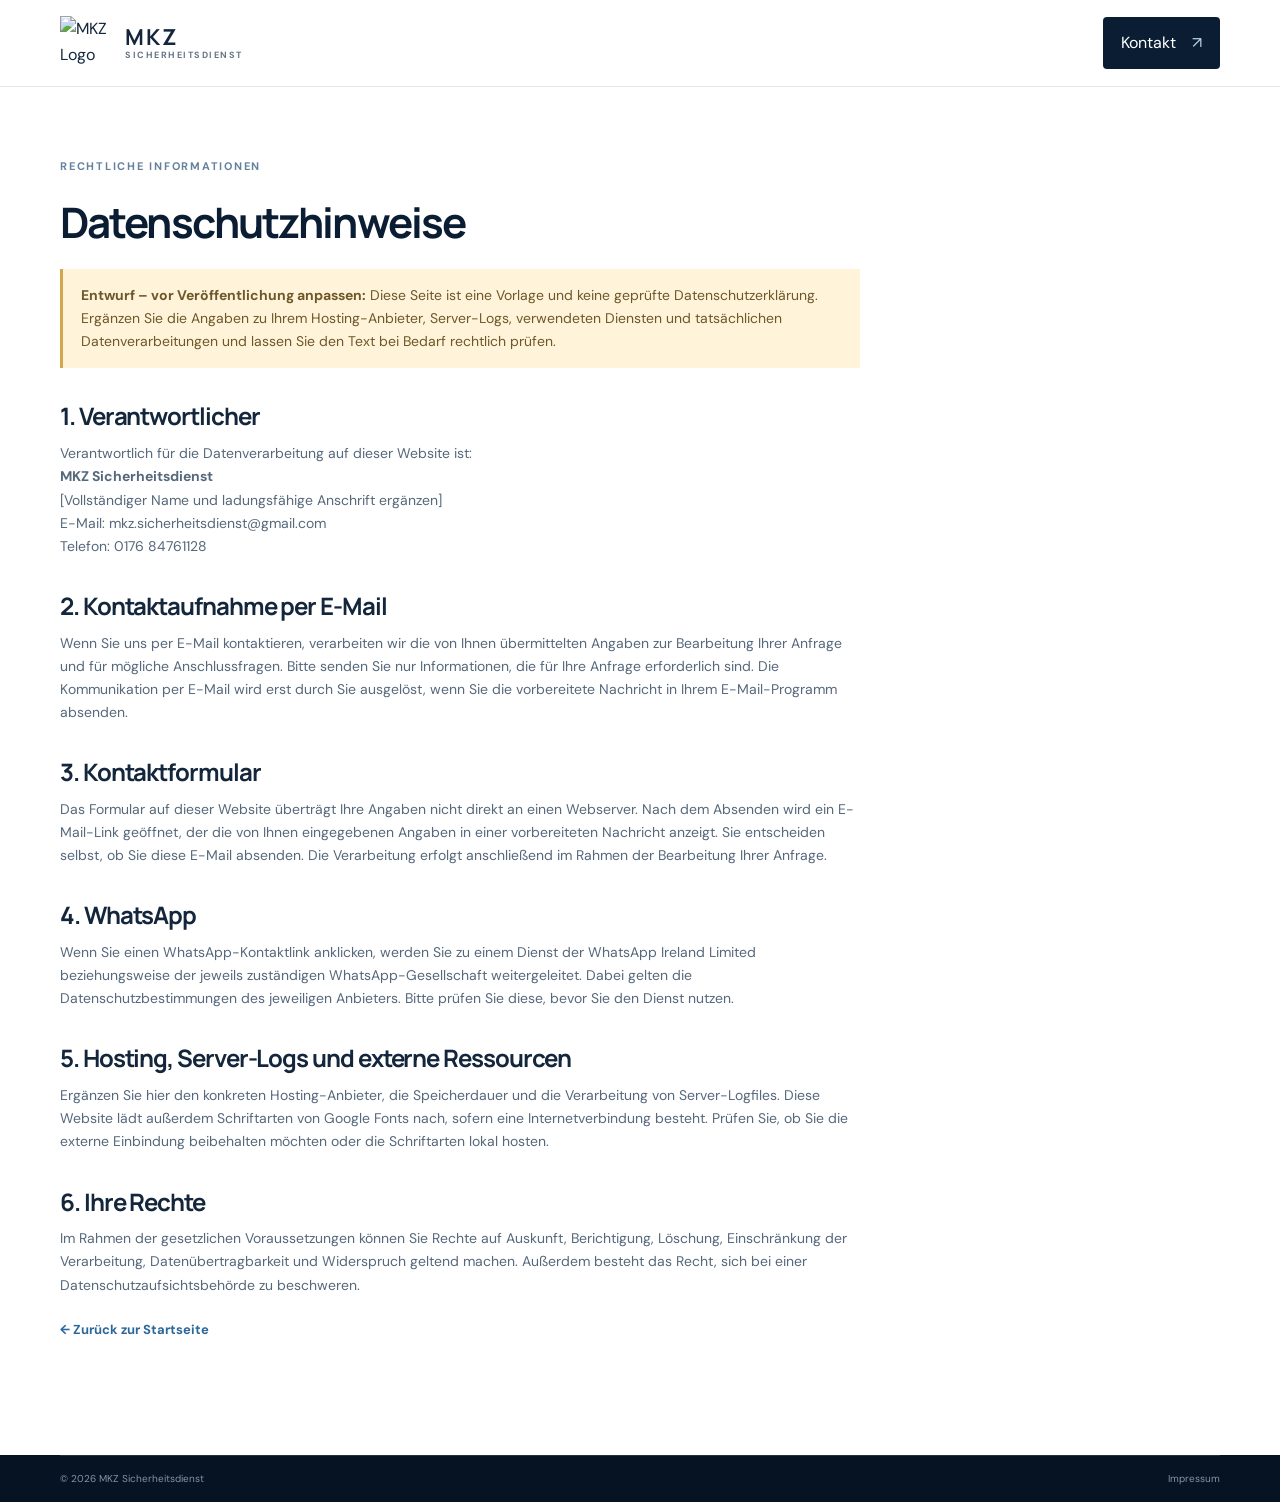
==== datenschutz.html @ f12cfc49 "Add files via upload" ====
<!doctype html><html lang="de"><head><meta charset="utf-8"><meta name="viewport" content="width=device-width,initial-scale=1"><meta name="theme-color" content="#0b1d33"><title>Datenschutz | MKZ Sicherheitsdienst</title><link rel="stylesheet" href="styles.css"></head><body><header class="site-header"><div class="container nav-wrap"><a class="brand" href="index.html"><img src="assets/mkz-logo.jpg" alt="MKZ Logo"><span class="brand-copy"><strong>MKZ</strong><small>SICHERHEITSDIENST</small></span></a><a class="nav-cta" href="index.html#kontakt">Kontakt <span>↗</span></a></div></header><main class="legal-page"><div class="container"><div class="section-kicker">RECHTLICHE INFORMATIONEN</div><h1>Datenschutzhinweise</h1><p class="legal-warning"><strong>Entwurf – vor Veröffentlichung anpassen:</strong> Diese Seite ist eine Vorlage und keine geprüfte Datenschutzerklärung. Ergänzen Sie die Angaben zu Ihrem Hosting-Anbieter, Server-Logs, verwendeten Diensten und tatsächlichen Datenverarbeitungen und lassen Sie den Text bei Bedarf rechtlich prüfen.</p><h2>1. Verantwortlicher</h2><p>Verantwortlich für die Datenverarbeitung auf dieser Website ist:<br><strong>MKZ Sicherheitsdienst</strong><br>[Vollständiger Name und ladungsfähige Anschrift ergänzen]<br>E-Mail: <a href="mailto:mkz.sicherheitsdienst@gmail.com">mkz.sicherheitsdienst@gmail.com</a><br>Telefon: <a href="tel:+4917684761128">0176 84761128</a></p><h2>2. Kontaktaufnahme per E-Mail</h2><p>Wenn Sie uns per E-Mail kontaktieren, verarbeiten wir die von Ihnen übermittelten Angaben zur Bearbeitung Ihrer Anfrage und für mögliche Anschlussfragen. Bitte senden Sie nur Informationen, die für Ihre Anfrage erforderlich sind. Die Kommunikation per E-Mail wird erst durch Sie ausgelöst, wenn Sie die vorbereitete Nachricht in Ihrem E-Mail-Programm absenden.</p><h2>3. Kontaktformular</h2><p>Das Formular auf dieser Website überträgt Ihre Angaben nicht direkt an einen Webserver. Nach dem Absenden wird ein E-Mail-Link geöffnet, der die von Ihnen eingegebenen Angaben in einer vorbereiteten Nachricht anzeigt. Sie entscheiden selbst, ob Sie diese E-Mail absenden. Die Verarbeitung erfolgt anschließend im Rahmen der Bearbeitung Ihrer Anfrage.</p><h2>4. WhatsApp</h2><p>Wenn Sie einen WhatsApp-Kontaktlink anklicken, werden Sie zu einem Dienst der WhatsApp Ireland Limited beziehungsweise der jeweils zuständigen WhatsApp-Gesellschaft weitergeleitet. Dabei gelten die Datenschutzbestimmungen des jeweiligen Anbieters. Bitte prüfen Sie diese, bevor Sie den Dienst nutzen.</p><h2>5. Hosting, Server-Logs und externe Ressourcen</h2><p>Ergänzen Sie hier den konkreten Hosting-Anbieter, die Speicherdauer und die Verarbeitung von Server-Logfiles. Diese Website lädt außerdem Schriftarten von Google Fonts nach, sofern eine Internetverbindung besteht. Prüfen Sie, ob Sie die externe Einbindung beibehalten möchten oder die Schriftarten lokal hosten.</p><h2>6. Ihre Rechte</h2><p>Im Rahmen der gesetzlichen Voraussetzungen können Sie Rechte auf Auskunft, Berichtigung, Löschung, Einschränkung der Verarbeitung, Datenübertragbarkeit und Widerspruch geltend machen. Außerdem besteht das Recht, sich bei einer Datenschutzaufsichtsbehörde zu beschweren.</p><p><a class="text-link" href="index.html">← Zurück zur Startseite</a></p></div></main><footer class="site-footer"><div class="container footer-bottom"><span>© <span id="year"></span> MKZ Sicherheitsdienst</span><a href="impressum.html">Impressum</a></div></footer><script src="script.js"></script></body></html>
---- styles.css ----
@import url('https://fonts.googleapis.com/css2?family=DM+Sans:wght@400;500;600;700&family=Manrope:wght@400;500;600;700;800&display=swap');
:root{--navy:#0b1d33;--navy2:#102943;--blue:#2b6ca3;--sky:#e9f1f8;--ink:#13263b;--muted:#647386;--white:#fff;--line:#dce4ec;--gold:#c5a76a;--shadow:0 24px 70px rgba(9,29,51,.12)}
*{box-sizing:border-box}html{scroll-behavior:smooth;scroll-padding-top:90px}body{margin:0;font-family:'DM Sans',Arial,sans-serif;color:var(--ink);background:#fff;line-height:1.65}a{color:inherit;text-decoration:none}button,input,textarea,select{font:inherit}.container{width:min(1160px,calc(100% - 48px));margin-inline:auto}.topline{background:#061323;color:#c6d3e0;font-size:12px;letter-spacing:.035em}.top-inner{display:flex;justify-content:space-between;align-items:center;min-height:36px}.top-inner a{color:white;font-weight:700}.site-header{position:sticky;top:0;z-index:20;background:rgba(255,255,255,.96);backdrop-filter:blur(16px);border-bottom:1px solid rgba(220,228,236,.8)}.nav-wrap{height:86px;display:flex;align-items:center;justify-content:space-between}.brand{display:flex;align-items:center;gap:11px}.brand img{width:54px;height:54px;object-fit:contain}.brand-copy{display:flex;flex-direction:column;line-height:1.15}.brand-copy strong{font-family:Manrope,sans-serif;font-size:22px;letter-spacing:.09em}.brand-copy small{font-size:9px;letter-spacing:.17em;font-weight:700;color:#667487}.nav-links{display:flex;align-items:center;gap:31px;font-size:13px;font-weight:700}.nav-links>a:not(.nav-cta){color:#45576b}.nav-links>a:not(.nav-cta):hover,.footer-links a:hover{color:var(--blue)}.nav-cta{background:var(--navy);color:#fff;padding:13px 18px;border-radius:4px}.nav-cta span{margin-left:12px;color:#b9d5ef}.menu-toggle{display:none;border:0;background:none;color:var(--navy);font-size:25px}.hero{background:var(--navy);color:white;position:relative;overflow:hidden}.hero-grid{position:absolute;inset:0;background-image:linear-gradient(rgba(255,255,255,.035) 1px,transparent 1px),linear-gradient(90deg,rgba(255,255,255,.035) 1px,transparent 1px);background-size:54px 54px;mask-image:linear-gradient(90deg,transparent,#000 45%,#000)}.hero:after{content:"";position:absolute;width:670px;height:670px;right:-180px;top:-250px;border-radius:50%;background:radial-gradient(circle,rgba(55,113,161,.26),transparent 68%);pointer-events:none}.hero-content{position:relative;z-index:1;display:grid;grid-template-columns:1.03fr .97fr;align-items:center;gap:48px;padding-top:82px;padding-bottom:90px;min-height:570px}.eyebrow,.section-kicker{font-size:11px;letter-spacing:.16em;font-weight:700}.eyebrow{display:flex;align-items:center;gap:10px;color:#b9d1e7}.eyebrow-dot,.live-dot{width:7px;height:7px;border-radius:50%;background:#77b8eb;display:inline-block;box-shadow:0 0 0 4px rgba(119,184,235,.13)}h1,h2,h3,p{margin-top:0}h1,h2{font-family:Manrope,sans-serif;letter-spacing:-.045em;line-height:1.12}h1{font-size:clamp(46px,5.3vw,72px);font-weight:700;margin:24px 0 23px}h1 em,h2 em{font-style:normal;color:#8fbbe2}.hero-lead{max-width:515px;color:#c6d3e0;font-size:17px;line-height:1.8}.hero-actions{display:flex;gap:13px;flex-wrap:wrap;margin-top:32px}.button{display:inline-flex;align-items:center;justify-content:center;gap:22px;border:0;border-radius:4px;padding:15px 19px;font-size:13px;font-weight:700;cursor:pointer;transition:transform .2s,background .2s}.button:hover{transform:translateY(-2px)}.button-primary{background:#8fbbe2;color:#0b1d33}.button-primary:hover{background:#a9cdec}.button-ghost{border:1px solid rgba(255,255,255,.25);color:white}.button-ghost:hover{background:rgba(255,255,255,.08)}.button span{font-size:18px;line-height:1}.trust-row{display:flex;align-items:center;gap:11px;margin-top:32px;font-size:12px;color:#b7c7d7}.trust-icon{width:22px;height:22px;border-radius:50%;border:1px solid #6385a5;color:#a6c8e8;display:grid;place-items:center;font-size:12px}.hero-visual{height:400px;position:relative;display:grid;place-items:center}.visual-orbit{position:absolute;border:1px solid rgba(143,187,226,.16);border-radius:50%;width:370px;height:370px}.orbit-two{width:470px;height:470px;border-style:dashed;border-color:rgba(143,187,226,.1)}.shield-card{width:300px;height:300px;position:relative;display:flex;align-items:center;justify-content:center;flex-direction:column;background:linear-gradient(145deg,#fff,#e9eff5);border:1px solid rgba(255,255,255,.6);box-shadow:0 28px 80px rgba(0,0,0,.3);transform:rotate(-3deg);border-radius:4px}.shield-card img{width:94%;height:245px;object-fit:contain;mix-blend-mode:multiply}.shield-caption{position:absolute;bottom:17px;color:#5a6b7d;font-size:8px;letter-spacing:.13em;font-weight:700;display:flex;align-items:center;gap:8px}.shield-caption .live-dot{width:5px;height:5px;background:#2b6ca3;box-shadow:none}.floating-tag{position:absolute;background:#fff;color:var(--navy);display:flex;align-items:center;gap:11px;padding:13px 16px;box-shadow:0 14px 38px rgba(0,0,0,.18);border-radius:4px;min-width:205px}.tag-top{top:42px;right:-4px}.tag-bottom{bottom:35px;left:-3px}.tag-symbol{width:35px;height:35px;background:#eaf2f9;color:#2b6ca3;display:grid;place-items:center;font-size:22px}.tag-check{font-size:16px}.floating-tag strong,.floating-tag small{display:block}.floating-tag strong{font-size:11px}.floating-tag small{font-size:10px;color:#77879a;margin-top:2px}.hero-bottom{position:relative;z-index:1;border-top:1px solid rgba(255,255,255,.13)}.bottom-inner{display:flex;align-items:center;justify-content:space-between;gap:15px;min-height:55px;color:#9eb2c6;font-size:9px;letter-spacing:.16em;font-weight:700}.bottom-inner i{width:4px;height:4px;background:#6385a5;border-radius:50%}.section-pad{padding:105px 0}.section-kicker{color:#64819d;margin-bottom:22px}h2{font-size:clamp(35px,4vw,49px);margin-bottom:0}h2 em{color:#4d7eaa}.intro-grid{display:grid;grid-template-columns:.9fr 1.1fr;gap:100px}.intro-copy{max-width:590px}.large-copy{font-family:Manrope,sans-serif;font-size:22px;line-height:1.55;font-weight:600;color:#19344f;margin-bottom:17px}.intro-copy p:not(.large-copy){font-size:14px;color:var(--muted);line-height:1.9}.text-link{display:inline-flex;align-items:center;gap:18px;color:#2c6799;font-weight:700;font-size:13px;margin-top:8px}.text-link span{font-size:20px}.services{background:#f4f7fa}.section-heading{display:flex;justify-content:space-between;align-items:end;gap:45px;margin-bottom:42px}.section-heading>p{max-width:370px;color:var(--muted);font-size:14px;line-height:1.85;margin-bottom:4px}.service-grid{display:grid;grid-template-columns:repeat(4,1fr);gap:15px}.service-card{position:relative;background:#fff;border:1px solid #e3e9ef;min-height:255px;padding:24px 22px 50px;transition:transform .2s,box-shadow .2s}.service-card:hover{transform:translateY(-4px);box-shadow:var(--shadow)}.service-number{position:absolute;right:20px;top:19px;color:#9cabb9;font-size:10px;letter-spacing:.1em}.service-icon{display:grid;place-items:center;width:45px;height:45px;background:#eaf2f9;color:#2d6797;font-size:24px;margin-bottom:23px}.service-card h3{font-family:Manrope,sans-serif;font-size:16px;letter-spacing:-.02em;margin-bottom:10px}.service-card p{font-size:12px;line-height:1.8;color:var(--muted);margin-bottom:0}.service-card>a:not(.button){position:absolute;bottom:18px;right:21px;font-size:19px;color:#2d6797}.service-card-wide{grid-column:span 2;min-height:220px}.service-card-wide p{max-width:390px}.service-callout{grid-column:span 2;background:var(--navy);color:white;min-height:220px;padding:23px 26px}.callout-mark{font-family:Manrope,sans-serif;font-weight:800;letter-spacing:.12em;font-size:13px;color:#8fbbe2;margin-bottom:10px}.callout-mark span{color:#6e8194}.service-callout h3{font-size:18px;margin-bottom:6px}.service-callout p{color:#b8c7d6;max-width:390px;margin-bottom:16px}.button-light{background:#fff;color:var(--navy);padding:10px 13px;font-size:11px}.button-light span{font-size:15px}.strengths-grid{display:grid;grid-template-columns:.8fr 1.2fr;gap:100px}.strengths-title>p{font-size:14px;line-height:1.9;color:var(--muted);max-width:360px;margin-top:26px}.strength-list{border-top:1px solid var(--line)}.strength-item{display:grid;grid-template-columns:38px 1fr 20px;gap:15px;align-items:start;padding:21px 0;border-bottom:1px solid var(--line)}.strength-item>span{font-size:10px;color:#7891a9;padding-top:4px}.strength-item h3{font-size:15px;font-family:Manrope,sans-serif;margin-bottom:5px}.strength-item p{font-size:12px;color:var(--muted);margin-bottom:0;line-height:1.7}.strength-item>b{font-weight:400;color:#5786b0;font-size:17px}.contact{background:var(--navy);color:#fff;position:relative;overflow:hidden}.contact:before{content:"";position:absolute;width:620px;height:620px;border:1px solid rgba(143,187,226,.08);border-radius:50%;left:-350px;bottom:-320px;box-shadow:0 0 0 60px rgba(143,187,226,.025),0 0 0 120px rgba(143,187,226,.02)}.contact-grid{position:relative;display:grid;grid-template-columns:.85fr 1.15fr;gap:80px;align-items:start}.contact .section-kicker{color:#a3c7e7}.contact h2{font-size:clamp(34px,3.7vw,46px);margin-bottom:22px}.contact-copy>p{font-size:14px;line-height:1.9;color:#bfccda;max-width:410px;margin-bottom:34px}.contact-method{display:flex;align-items:center;gap:15px;margin:21px 0}.method-icon{width:42px;height:42px;border:1px solid rgba(255,255,255,.18);display:grid;place-items:center;color:#9fc7eb;font-size:19px}.contact-method small{display:block;font-size:9px;letter-spacing:.15em;color:#8fa7bf;font-weight:700;margin-bottom:3px}.contact-method a,.contact-method div>span{font-size:14px;font-weight:600}.whatsapp-link{display:flex;align-items:center;gap:10px;font-size:12px;color:#c6d3e0;margin-top:30px}.whatsapp-link b{margin-left:auto;color:#8fbbe2;font-size:18px}.wa-icon{width:27px;height:27px;display:grid;place-items:center;background:#1b644c;border-radius:50%;color:white}.form-card{background:#fff;color:var(--ink);padding:34px 35px 28px;border-radius:5px;box-shadow:0 20px 70px rgba(0,0,0,.15)}.form-card-heading{display:flex;justify-content:space-between;align-items:center}.form-label{font-size:9px;font-weight:700;letter-spacing:.17em;color:#4d7eaa}.form-card h3{font-family:Manrope,sans-serif;font-size:24px;letter-spacing:-.04em;margin:6px 0 0}.form-star{font-size:30px;color:#6f9dc4}.form-intro{font-size:12px;color:var(--muted);line-height:1.75;margin:12px 0 23px}.field-row{display:grid;grid-template-columns:1fr 1fr;gap:15px}form label{display:block;font-size:11px;font-weight:700;color:#32465a;margin-bottom:15px}form label>span:not(.required-star){color:#467eac}input:not([type=checkbox]),select,textarea{display:block;width:100%;margin-top:7px;border:1px solid #dbe3eb;background:#fbfcfd;border-radius:3px;padding:12px 12px;color:var(--ink);font-size:12px;outline:none;transition:border-color .2s,box-shadow .2s}input:focus,select:focus,textarea:focus{border-color:#6c9bc4;box-shadow:0 0 0 3px rgba(108,155,196,.12)}textarea{resize:vertical;min-height:118px}input::placeholder,textarea::placeholder{color:#9ba8b6}.consent{display:flex;align-items:flex-start;gap:9px;font-size:10px!important;line-height:1.65;font-weight:400!important;color:#657589!important}.consent input{margin-top:3px;accent-color:#2b6ca3;flex-shrink:0}.consent a{text-decoration:underline;color:#2d6797}.required-star{color:#467eac}.submit-button{width:100%;justify-content:space-between;margin-top:3px}.form-note{font-size:10px;color:#8390a0;line-height:1.65;margin:12px 0 0}.form-status{font-size:12px;color:#2b6ca3;margin-top:10px}.closing-strip{background:#eaf2f9}.closing-inner{min-height:105px;display:flex;align-items:center;gap:22px}.closing-emblem{font-family:Manrope,sans-serif;font-weight:800;font-size:20px;letter-spacing:.1em;color:#2e6594;border-right:1px solid #cad8e5;padding-right:22px}.closing-inner p{font-family:Manrope,sans-serif;font-weight:700;font-size:17px;margin:0}.closing-inner>a{margin-left:auto;color:#2c6799;font-size:12px;font-weight:700}.closing-inner>a span{font-size:18px;margin-left:13px}.site-footer{background:#061323;color:#fff}.footer-main{display:flex;align-items:center;justify-content:space-between;gap:30px;padding:35px 0}.footer-brand{display:flex;align-items:center;gap:12px}.footer-brand img{width:54px;height:54px;object-fit:contain;background:white;border-radius:3px}.footer-brand span,.footer-brand small{display:block}.footer-brand strong{font-family:Manrope,sans-serif;font-size:13px}.footer-brand small{font-size:10px;color:#8ea1b4;margin-top:4px}.footer-links{display:flex;gap:19px;flex-wrap:wrap}.footer-links a{font-size:10px;color:#b6c4d2}.footer-contact{display:flex;flex-direction:column;gap:5px;font-size:10px;color:#b6c4d2}.footer-bottom{border-top:1px solid rgba(255,255,255,.12);display:flex;justify-content:space-between;padding:15px 0;color:#8294a7;font-size:10px}.floating-whatsapp{position:fixed;right:22px;bottom:22px;z-index:15;display:flex;align-items:center;gap:9px;background:#17694d;color:white;border-radius:40px;padding:12px 17px;box-shadow:0 9px 25px rgba(0,0,0,.2);font-size:17px}.floating-whatsapp small{font-size:11px;font-weight:700}.floating-whatsapp:hover{background:#12583f}.legal-page{min-height:70vh;padding:70px 0 100px}.legal-page h1{font-size:42px;color:var(--navy)}.legal-page h2{font-size:24px;margin:35px 0 12px}.legal-page p,.legal-page li{font-size:14px;color:#56687b;max-width:800px}.legal-warning{padding:15px 18px;background:#fff4d9;border-left:3px solid #d1a64e;color:#6e5729!important}
@media(max-width:950px){.nav-links{gap:18px}.hero-content{gap:15px}.hero-visual{transform:scale(.9)}.intro-grid,.strengths-grid{gap:55px}.contact-grid{gap:40px}.service-grid{grid-template-columns:repeat(2,1fr)}.footer-main{flex-wrap:wrap}.footer-links{order:3;width:100%}}
@media(max-width:700px){.container{width:min(100% - 34px,540px)}.top-inner{min-height:34px;font-size:10px}.top-inner>span{max-width:55%}.nav-wrap{height:72px}.brand img{width:44px;height:44px}.brand-copy strong{font-size:19px}.menu-toggle{display:block}.nav-links{display:none;position:absolute;top:72px;left:0;right:0;padding:20px 22px 25px;background:#fff;border-bottom:1px solid var(--line);box-shadow:0 15px 20px rgba(0,0,0,.07);flex-direction:column;align-items:stretch;gap:18px}.nav-links.open{display:flex}.nav-cta{text-align:center}.hero-content{grid-template-columns:1fr;padding-top:63px;padding-bottom:56px;gap:5px}.hero h1{font-size:clamp(46px,12vw,65px)}.hero-lead{font-size:15px}.hero-visual{height:330px;transform:scale(.85);margin:0 -25px}.shield-card{width:260px;height:260px}.shield-card img{height:210px}.visual-orbit{width:310px;height:310px}.orbit-two{width:380px;height:380px}.tag-top{right:0;top:28px}.tag-bottom{left:0;bottom:25px}.floating-tag{min-width:190px;padding:10px 12px}.bottom-inner{justify-content:center;flex-wrap:wrap;gap:8px 13px;padding:15px 0;font-size:8px}.bottom-inner span:nth-of-type(n+3),.bottom-inner i:nth-of-type(n+2){display:none}.section-pad{padding:72px 0}.intro-grid,.strengths-grid,.contact-grid{grid-template-columns:1fr;gap:30px}.intro-grid{gap:25px}.large-copy{font-size:20px}.section-heading{display:block}.section-heading>p{margin-top:22px}.service-grid{gap:10px}.service-card{padding:20px 15px 48px;min-height:275px}.service-card h3{font-size:14px}.service-card p{font-size:11px}.service-icon{width:40px;height:40px;margin-bottom:18px}.service-card-wide,.service-callout{grid-column:span 2;min-height:auto}.service-card-wide{padding-bottom:48px}.service-callout{padding:22px}.strengths-title>p{margin-top:20px}.contact-grid{gap:38px}.form-card{padding:25px 20px}.form-card h3{font-size:21px}.field-row{grid-template-columns:1fr;gap:0}.closing-inner{padding:23px 0;flex-wrap:wrap;gap:12px}.closing-emblem{padding-right:14px}.closing-inner p{font-size:14px}.closing-inner>a{width:100%;margin:5px 0 0}.footer-main{align-items:flex-start;gap:24px;padding:28px 0}.footer-links{gap:12px 17px}.footer-contact{width:100%}.footer-bottom{font-size:9px}.floating-whatsapp{right:12px;bottom:12px;padding:10px 13px}.hero-actions .button{padding:13px 14px;gap:12px;font-size:12px}}
@media(prefers-reduced-motion:reduce){html{scroll-behavior:auto}*,*:before,*:after{transition:none!important}}
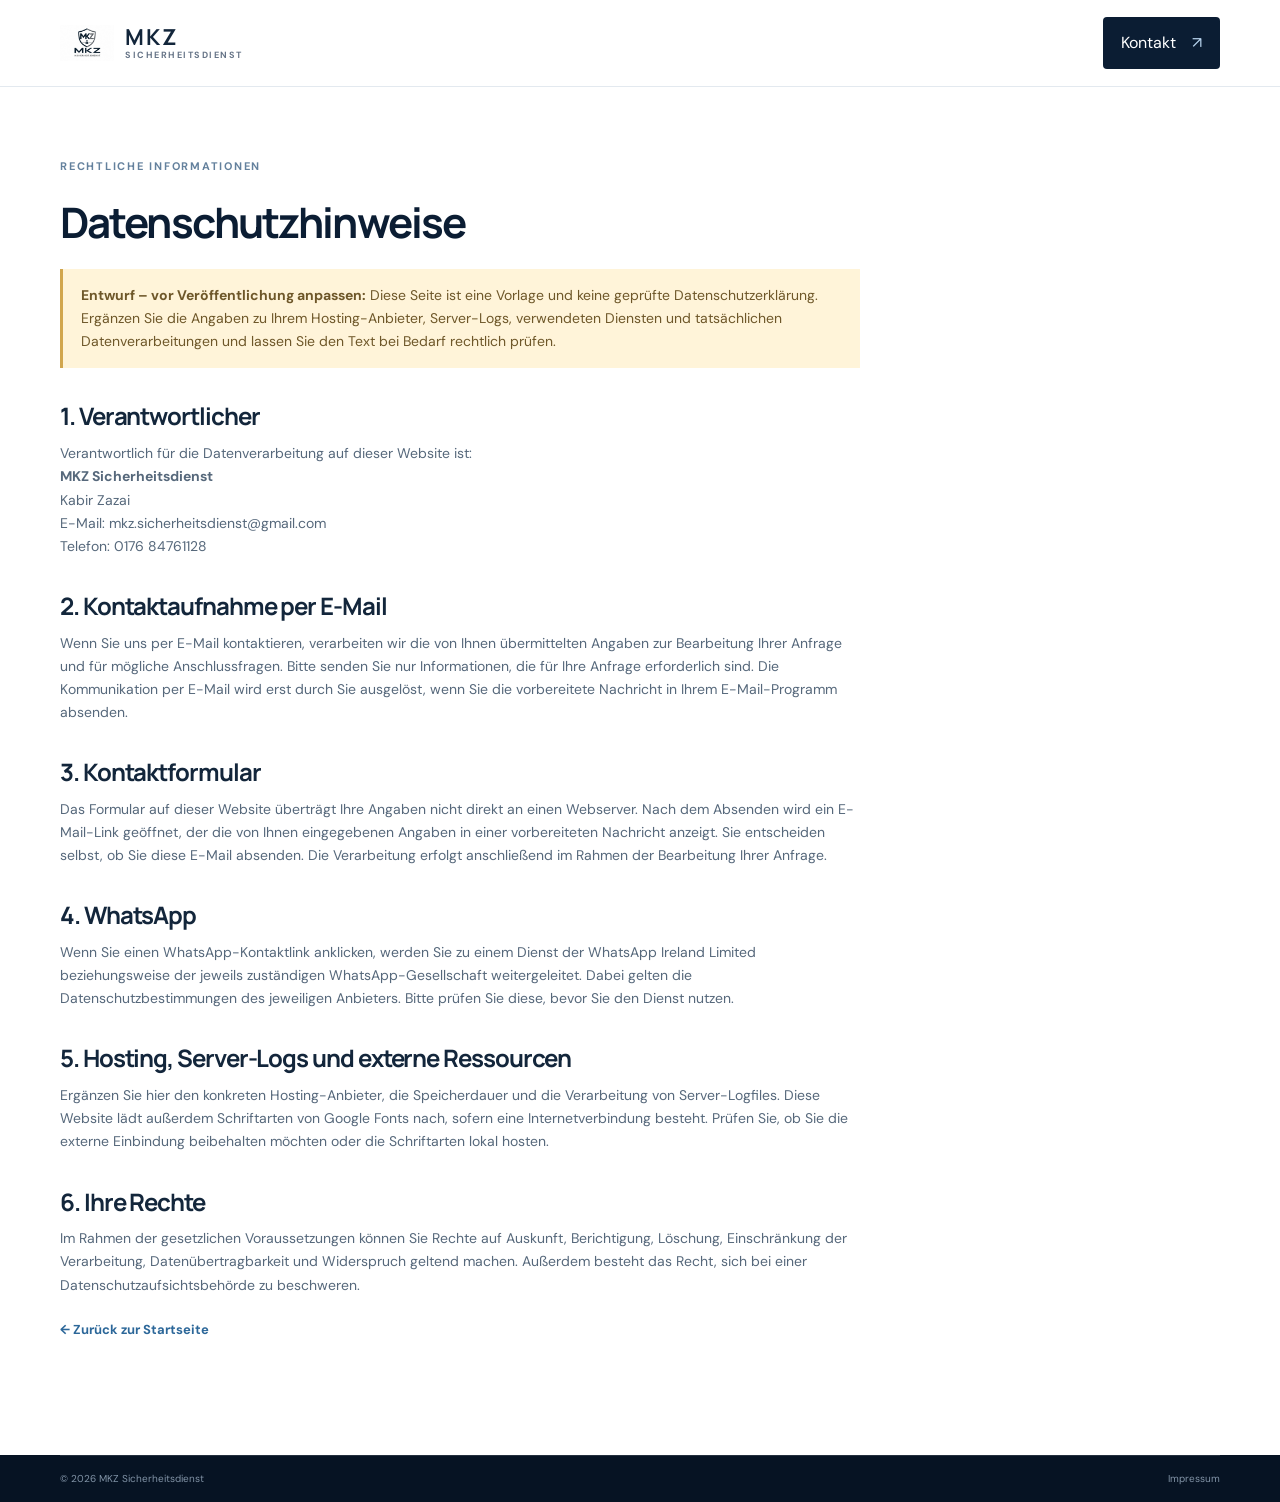
==== commit a7956aa7: "Modify contact details in datenschutz.html Updated the contact information in the privacy policy." ====
--- a/datenschutz.html
+++ b/datenschutz.html
@@ -1 +1 @@
-<!doctype html><html lang="de"><head><meta charset="utf-8"><meta name="viewport" content="width=device-width,initial-scale=1"><meta name="theme-color" content="#0b1d33"><title>Datenschutz | MKZ Sicherheitsdienst</title><link rel="stylesheet" href="styles.css"></head><body><header class="site-header"><div class="container nav-wrap"><a class="brand" href="index.html"><img src="assets/mkz-logo.jpg" alt="MKZ Logo"><span class="brand-copy"><strong>MKZ</strong><small>SICHERHEITSDIENST</small></span></a><a class="nav-cta" href="index.html#kontakt">Kontakt <span>↗</span></a></div></header><main class="legal-page"><div class="container"><div class="section-kicker">RECHTLICHE INFORMATIONEN</div><h1>Datenschutzhinweise</h1><p class="legal-warning"><strong>Entwurf – vor Veröffentlichung anpassen:</strong> Diese Seite ist eine Vorlage und keine geprüfte Datenschutzerklärung. Ergänzen Sie die Angaben zu Ihrem Hosting-Anbieter, Server-Logs, verwendeten Diensten und tatsächlichen Datenverarbeitungen und lassen Sie den Text bei Bedarf rechtlich prüfen.</p><h2>1. Verantwortlicher</h2><p>Verantwortlich für die Datenverarbeitung auf dieser Website ist:<br><strong>MKZ Sicherheitsdienst</strong><br>[Vollständiger Name und ladungsfähige Anschrift ergänzen]<br>E-Mail: <a href="mailto:mkz.sicherheitsdienst@gmail.com">mkz.sicherheitsdienst@gmail.com</a><br>Telefon: <a href="tel:+4917684761128">0176 84761128</a></p><h2>2. Kontaktaufnahme per E-Mail</h2><p>Wenn Sie uns per E-Mail kontaktieren, verarbeiten wir die von Ihnen übermittelten Angaben zur Bearbeitung Ihrer Anfrage und für mögliche Anschlussfragen. Bitte senden Sie nur Informationen, die für Ihre Anfrage erforderlich sind. Die Kommunikation per E-Mail wird erst durch Sie ausgelöst, wenn Sie die vorbereitete Nachricht in Ihrem E-Mail-Programm absenden.</p><h2>3. Kontaktformular</h2><p>Das Formular auf dieser Website überträgt Ihre Angaben nicht direkt an einen Webserver. Nach dem Absenden wird ein E-Mail-Link geöffnet, der die von Ihnen eingegebenen Angaben in einer vorbereiteten Nachricht anzeigt. Sie entscheiden selbst, ob Sie diese E-Mail absenden. Die Verarbeitung erfolgt anschließend im Rahmen der Bearbeitung Ihrer Anfrage.</p><h2>4. WhatsApp</h2><p>Wenn Sie einen WhatsApp-Kontaktlink anklicken, werden Sie zu einem Dienst der WhatsApp Ireland Limited beziehungsweise der jeweils zuständigen WhatsApp-Gesellschaft weitergeleitet. Dabei gelten die Datenschutzbestimmungen des jeweiligen Anbieters. Bitte prüfen Sie diese, bevor Sie den Dienst nutzen.</p><h2>5. Hosting, Server-Logs und externe Ressourcen</h2><p>Ergänzen Sie hier den konkreten Hosting-Anbieter, die Speicherdauer und die Verarbeitung von Server-Logfiles. Diese Website lädt außerdem Schriftarten von Google Fonts nach, sofern eine Internetverbindung besteht. Prüfen Sie, ob Sie die externe Einbindung beibehalten möchten oder die Schriftarten lokal hosten.</p><h2>6. Ihre Rechte</h2><p>Im Rahmen der gesetzlichen Voraussetzungen können Sie Rechte auf Auskunft, Berichtigung, Löschung, Einschränkung der Verarbeitung, Datenübertragbarkeit und Widerspruch geltend machen. Außerdem besteht das Recht, sich bei einer Datenschutzaufsichtsbehörde zu beschweren.</p><p><a class="text-link" href="index.html">← Zurück zur Startseite</a></p></div></main><footer class="site-footer"><div class="container footer-bottom"><span>© <span id="year"></span> MKZ Sicherheitsdienst</span><a href="impressum.html">Impressum</a></div></footer><script src="script.js"></script></body></html>
+<!doctype html><html lang="de"><head><meta charset="utf-8"><meta name="viewport" content="width=device-width,initial-scale=1"><meta name="theme-color" content="#0b1d33"><title>Datenschutz | MKZ Sicherheitsdienst</title><link rel="stylesheet" href="styles.css"></head><body><header class="site-header"><div class="container nav-wrap"><a class="brand" href="index.html"><img src="mkz-logo.jpg" alt="MKZ Logo"><span class="brand-copy"><strong>MKZ</strong><small>SICHERHEITSDIENST</small></span></a><a class="nav-cta" href="index.html#kontakt">Kontakt <span>↗</span></a></div></header><main class="legal-page"><div class="container"><div class="section-kicker">RECHTLICHE INFORMATIONEN</div><h1>Datenschutzhinweise</h1><p class="legal-warning"><strong>Entwurf – vor Veröffentlichung anpassen:</strong> Diese Seite ist eine Vorlage und keine geprüfte Datenschutzerklärung. Ergänzen Sie die Angaben zu Ihrem Hosting-Anbieter, Server-Logs, verwendeten Diensten und tatsächlichen Datenverarbeitungen und lassen Sie den Text bei Bedarf rechtlich prüfen.</p><h2>1. Verantwortlicher</h2><p>Verantwortlich für die Datenverarbeitung auf dieser Website ist:<br><strong>MKZ Sicherheitsdienst</strong><br>Kabir Zazai<br>E-Mail: <a href="mailto:mkz.sicherheitsdienst@gmail.com">mkz.sicherheitsdienst@gmail.com</a><br>Telefon: <a href="tel:+4917684761128">0176 84761128</a></p><h2>2. Kontaktaufnahme per E-Mail</h2><p>Wenn Sie uns per E-Mail kontaktieren, verarbeiten wir die von Ihnen übermittelten Angaben zur Bearbeitung Ihrer Anfrage und für mögliche Anschlussfragen. Bitte senden Sie nur Informationen, die für Ihre Anfrage erforderlich sind. Die Kommunikation per E-Mail wird erst durch Sie ausgelöst, wenn Sie die vorbereitete Nachricht in Ihrem E-Mail-Programm absenden.</p><h2>3. Kontaktformular</h2><p>Das Formular auf dieser Website überträgt Ihre Angaben nicht direkt an einen Webserver. Nach dem Absenden wird ein E-Mail-Link geöffnet, der die von Ihnen eingegebenen Angaben in einer vorbereiteten Nachricht anzeigt. Sie entscheiden selbst, ob Sie diese E-Mail absenden. Die Verarbeitung erfolgt anschließend im Rahmen der Bearbeitung Ihrer Anfrage.</p><h2>4. WhatsApp</h2><p>Wenn Sie einen WhatsApp-Kontaktlink anklicken, werden Sie zu einem Dienst der WhatsApp Ireland Limited beziehungsweise der jeweils zuständigen WhatsApp-Gesellschaft weitergeleitet. Dabei gelten die Datenschutzbestimmungen des jeweiligen Anbieters. Bitte prüfen Sie diese, bevor Sie den Dienst nutzen.</p><h2>5. Hosting, Server-Logs und externe Ressourcen</h2><p>Ergänzen Sie hier den konkreten Hosting-Anbieter, die Speicherdauer und die Verarbeitung von Server-Logfiles. Diese Website lädt außerdem Schriftarten von Google Fonts nach, sofern eine Internetverbindung besteht. Prüfen Sie, ob Sie die externe Einbindung beibehalten möchten oder die Schriftarten lokal hosten.</p><h2>6. Ihre Rechte</h2><p>Im Rahmen der gesetzlichen Voraussetzungen können Sie Rechte auf Auskunft, Berichtigung, Löschung, Einschränkung der Verarbeitung, Datenübertragbarkeit und Widerspruch geltend machen. Außerdem besteht das Recht, sich bei einer Datenschutzaufsichtsbehörde zu beschweren.</p><p><a class="text-link" href="index.html">← Zurück zur Startseite</a></p></div></main><footer class="site-footer"><div class="container footer-bottom"><span>© <span id="year"></span> MKZ Sicherheitsdienst</span><a href="impressum.html">Impressum</a></div></footer><script src="script.js"></script></body></html>
